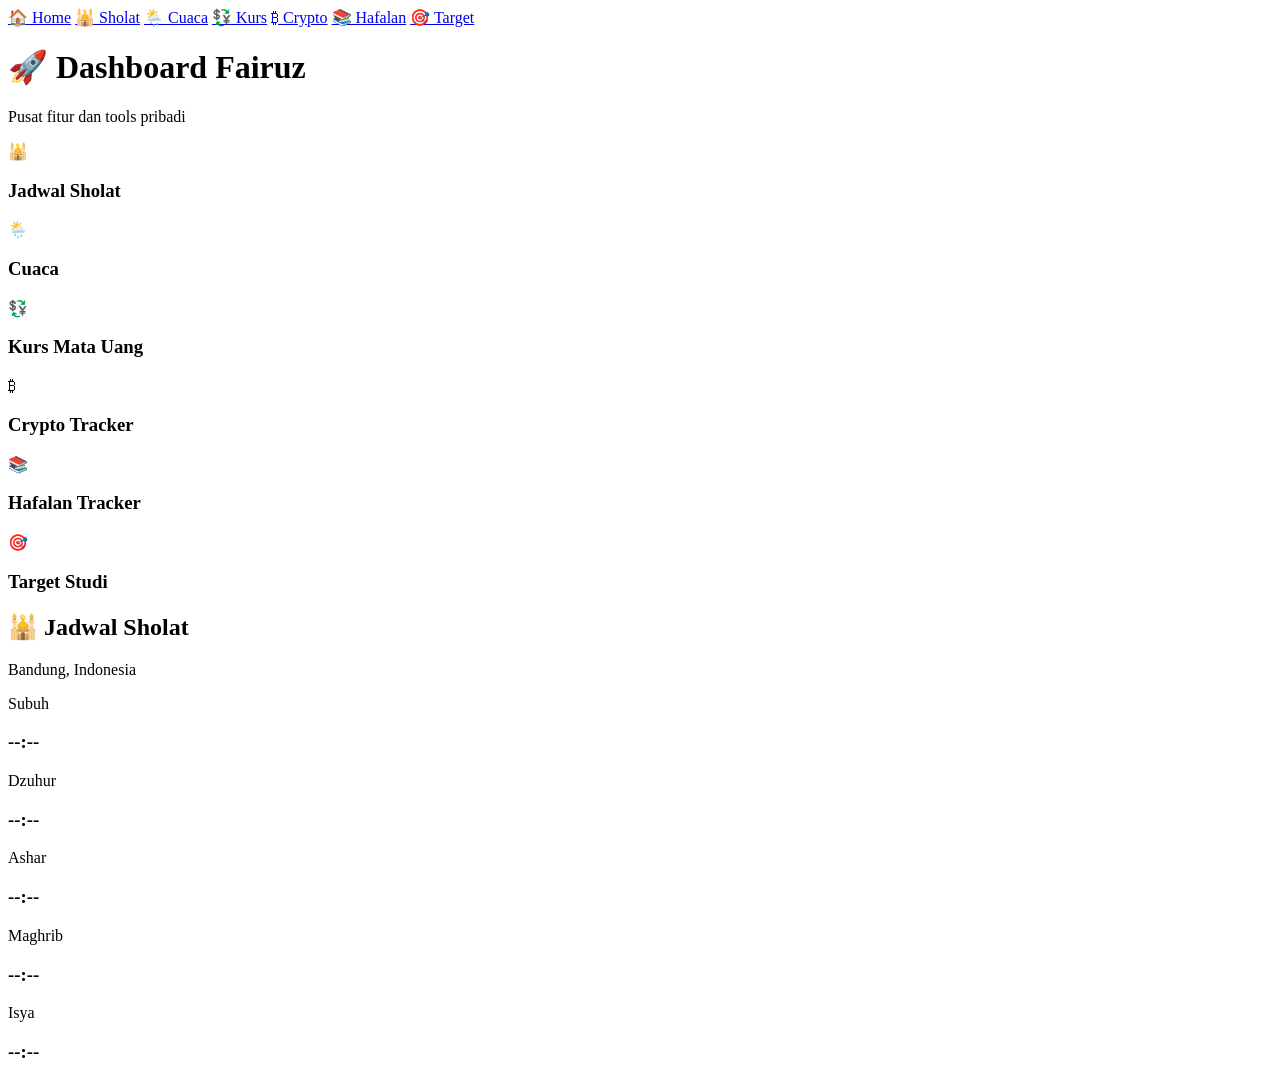
==== dashboard.html @ 1bcf1100 "Update dashboard.html" ====
<!DOCTYPE html>
<html lang="id">

<head>

<meta charset="UTF-8">
<meta name="viewport" content="width=device-width, initial-scale=1.0">

<title>Dashboard Fairuz</title>

<link rel="stylesheet" href="dashboard.css">

<link href="https://fonts.googleapis.com/css2?family=Poppins:wght@300;400;500;600;700;800&display=swap" rel="stylesheet">

</head>

<body>
  <nav class="dashboard-navbar">

<a href="index.html">🏠 Home</a>

<a href="#shalat">🕌 Sholat</a>

<a href="#cuaca">🌦️ Cuaca</a>

<a href="#kurs">💱 Kurs</a>

<a href="#crypto">₿ Crypto</a>

<a href="#hafalan">📚 Hafalan</a>

<a href="#target">🎯 Target</a>

  </nav>

<div class="dashboard-container">

<h1>🚀 Dashboard Fairuz</h1>

<p class="subtitle">
Pusat fitur dan tools pribadi
</p>

<div class="dashboard-grid">

<div id="shalat" class="dashboard-card">
🕌
<h3>Jadwal Sholat</h3>
</div>

<div id="cuaca" class="dashboard-card">
🌦️
<h3>Cuaca</h3>
</div>

<div id="kurs" class="dashboard-card">
💱
<h3>Kurs Mata Uang</h3>
</div>

<div id="crypto" class="dashboard-card">
₿
<h3>Crypto Tracker</h3>
</div>

<div id="hafalan" class="dashboard-card">
📚
<h3>Hafalan Tracker</h3>
</div>

<div id="target" class="dashboard-card">
🎯
<h3>Target Studi</h3>
</div>

</div>

</div>
  
<section id="shalat-section" class="feature-section">

<h2>🕌 Jadwal Sholat</h2>

<div class="feature-card">

<p class="city-name">
Bandung, Indonesia
</p>

<div class="prayer-grid">

<div>
<span>Subuh</span>
<h3>--:--</h3>
</div>

<div>
<span>Dzuhur</span>
<h3>--:--</h3>
</div>

<div>
<span>Ashar</span>
<h3>--:--</h3>
</div>

<div>
<span>Maghrib</span>
<h3>--:--</h3>
</div>

<div>
<span>Isya</span>
<h3>--:--</h3>
</div>

</div>

</div>

</section>
</body>

</html>
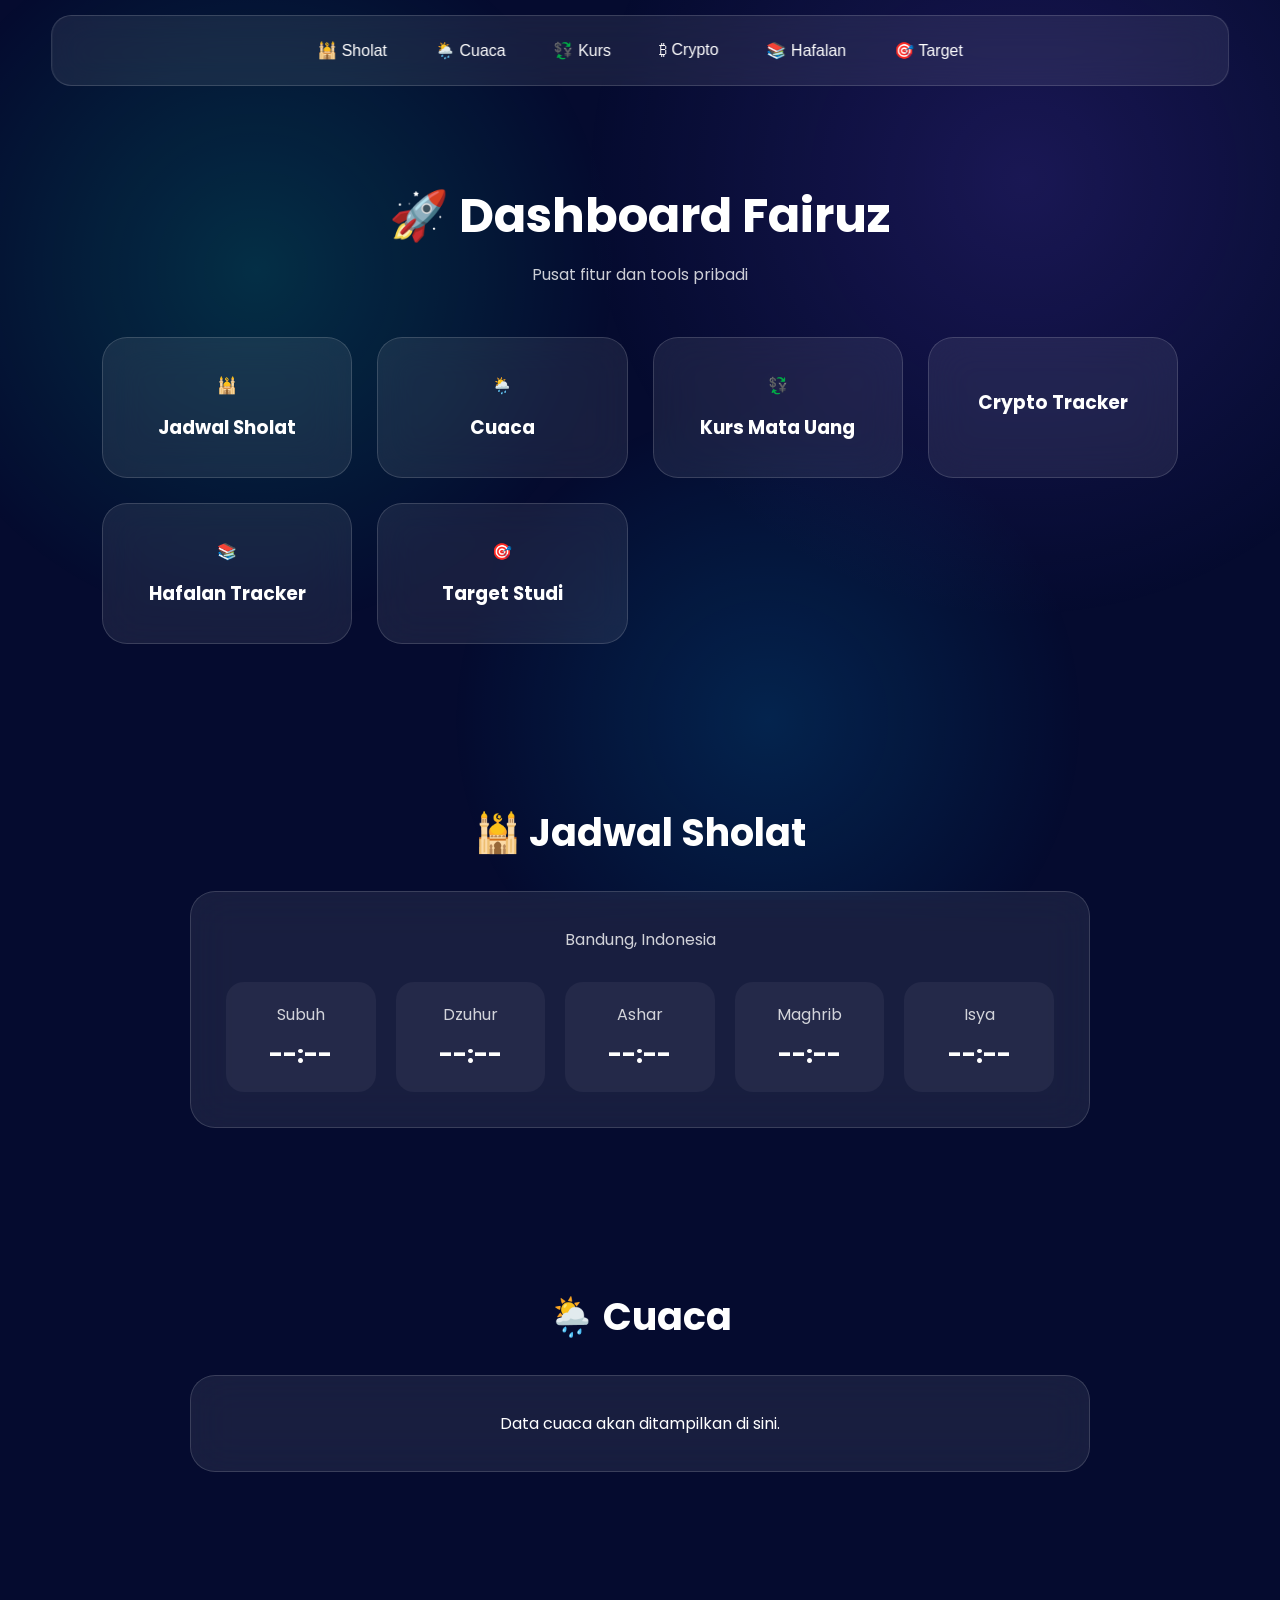
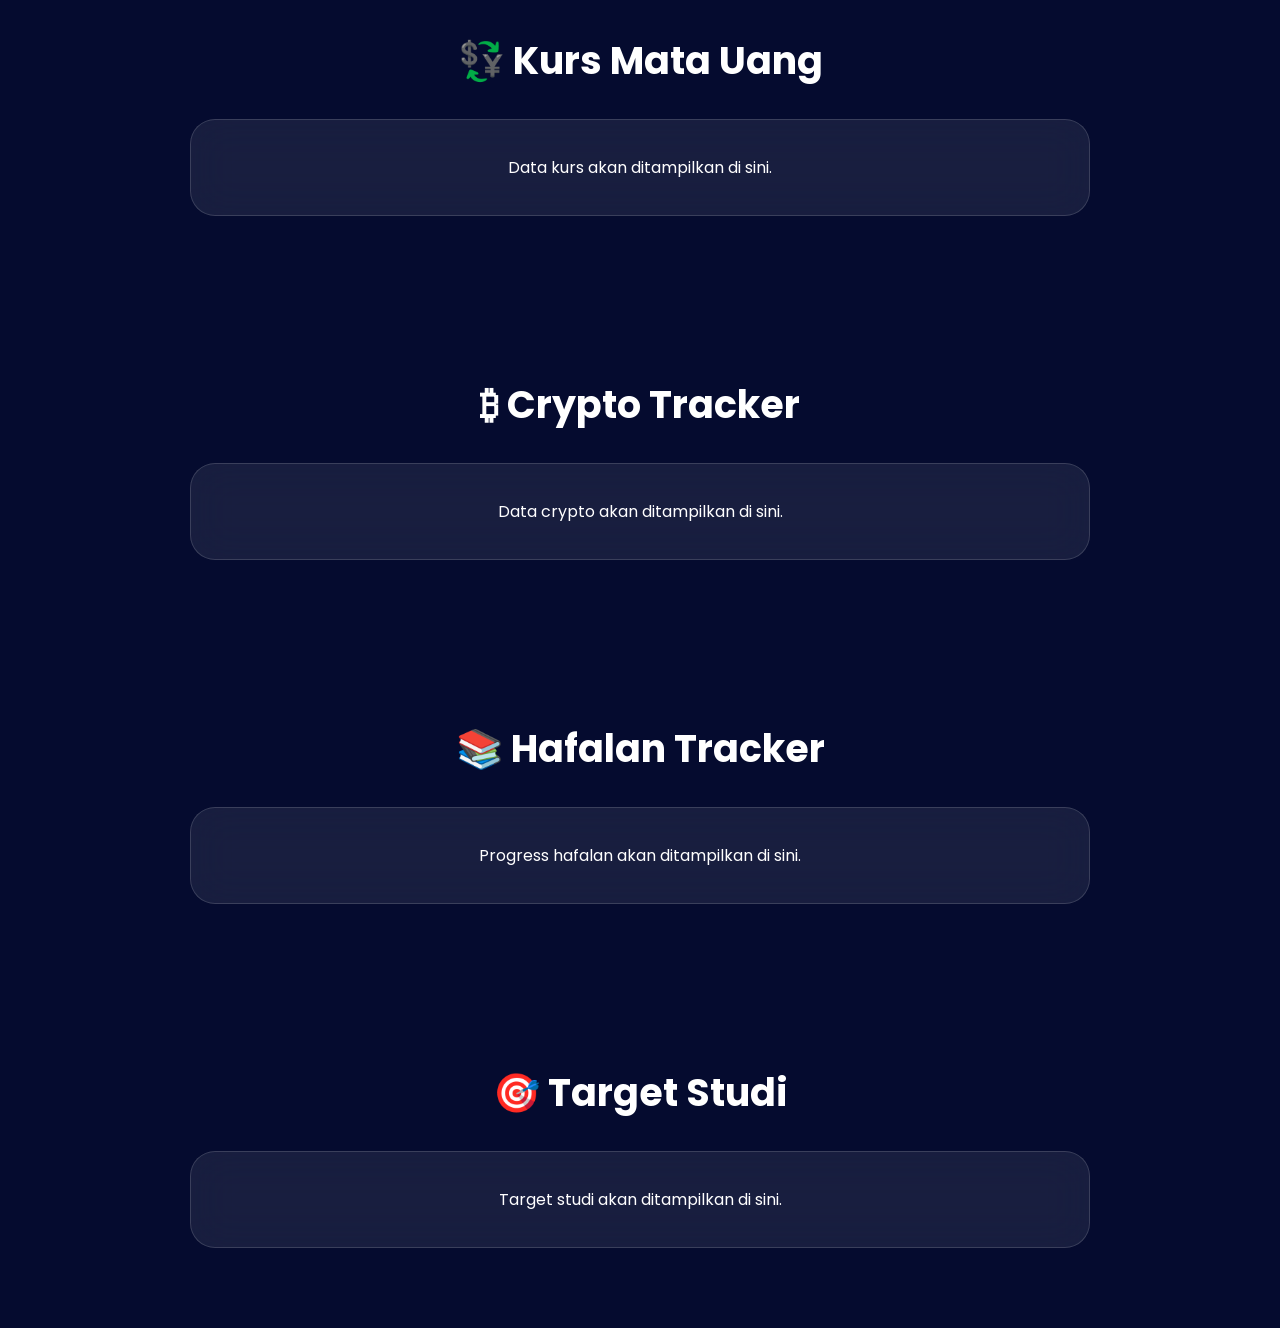
==== commit 9546688c: "Update dashboard.html" ====
--- a/dashboard.html
+++ b/dashboard.html
@@ -18,20 +18,12 @@
 <body>
   <nav class="dashboard-navbar">
 
-<a href="index.html">🏠 Home</a>
-
-<a href="#shalat">🕌 Sholat</a>
-
-<a href="#cuaca">🌦️ Cuaca</a>
-
-<a href="#kurs">💱 Kurs</a>
-
-<a href="#crypto">₿ Crypto</a>
-
-<a href="#hafalan">📚 Hafalan</a>
-
-<a href="#target">🎯 Target</a>
-
+<a href="#shalat-section">🕌 Sholat</a>
+<a href="#cuaca-section">🌦️ Cuaca</a>
+<a href="#kurs-section">💱 Kurs</a>
+<a href="#crypto-section">₿ Crypto</a>
+<a href="#hafalan-section">📚 Hafalan</a>
+<a href="#target-section">🎯 Target</a>
   </nav>
 
 <div class="dashboard-container">
@@ -44,32 +36,36 @@
 
 <div class="dashboard-grid">
 
-<div id="shalat" class="dashboard-card">
+<div class="dashboard-card"
+onclick="location.href='#shalat-section'">
 🕌
 <h3>Jadwal Sholat</h3>
 </div>
 
-<div id="cuaca" class="dashboard-card">
+<div class="dashboard-card"
+onclick="location.href='#cuaca-section'">
 🌦️
 <h3>Cuaca</h3>
 </div>
-
-<div id="kurs" class="dashboard-card">
+<div class="dashboard-card"
+onclick="location.href='#kurs-section'">
 💱
 <h3>Kurs Mata Uang</h3>
 </div>
 
-<div id="crypto" class="dashboard-card">
-₿
+<div class="dashboard-card"
+onclick="location.href='#crypto-section'">
 <h3>Crypto Tracker</h3>
 </div>
 
-<div id="hafalan" class="dashboard-card">
+<div class="dashboard-card"
+onclick="location.href='#hafalan-section'">
 📚
 <h3>Hafalan Tracker</h3>
 </div>
 
-<div id="target" class="dashboard-card">
+<div class="dashboard-card"
+onclick="location.href='#target-section'">
 🎯
 <h3>Target Studi</h3>
 </div>
@@ -77,8 +73,7 @@
 </div>
 
 </div>
-  
-<section id="shalat-section" class="feature-section">
+  <section id="shalat-section" class="feature-section">
 
 <h2>🕌 Jadwal Sholat</h2>
 
@@ -120,6 +115,66 @@
 </div>
 
 </section>
+
+<section id="cuaca-section" class="feature-section">
+
+<h2>🌦️ Cuaca</h2>
+
+<div class="feature-card">
+
+<p>Data cuaca akan ditampilkan di sini.</p>
+
+</div>
+
+</section>
+
+<section id="kurs-section" class="feature-section">
+
+<h2>💱 Kurs Mata Uang</h2>
+
+<div class="feature-card">
+
+<p>Data kurs akan ditampilkan di sini.</p>
+
+</div>
+
+</section>
+
+<section id="crypto-section" class="feature-section">
+
+<h2>₿ Crypto Tracker</h2>
+
+<div class="feature-card">
+
+<p>Data crypto akan ditampilkan di sini.</p>
+
+</div>
+
+</section>
+
+<section id="hafalan-section" class="feature-section">
+
+<h2>📚 Hafalan Tracker</h2>
+
+<div class="feature-card">
+
+<p>Progress hafalan akan ditampilkan di sini.</p>
+
+</div>
+
+</section>
+
+<section id="target-section" class="feature-section">
+
+<h2>🎯 Target Studi</h2>
+
+<div class="feature-card">
+
+<p>Target studi akan ditampilkan di sini.</p>
+
+</div>
+
+</section>
 </body>
 
 </html>
--- a/dashboard.css
+++ b/dashboard.css
@@ -0,0 +1,225 @@
+*{
+margin:0;
+padding:0;
+box-sizing:border-box;
+font-family:'Poppins',sans-serif;
+}
+
+body{
+background:#050b2f;
+color:white;
+min-height:100vh;
+overflow-x:hidden;
+}
+
+body::before{
+content:"";
+position:fixed;
+top:0;
+left:0;
+width:100%;
+height:100%;
+
+background:
+radial-gradient(circle at 20% 30%, rgba(0,255,200,.15), transparent 30%),
+radial-gradient(circle at 80% 20%, rgba(120,80,255,.18), transparent 35%),
+radial-gradient(circle at 60% 80%, rgba(0,180,255,.15), transparent 30%);
+
+z-index:-2;
+}
+
+.dashboard-container{
+padding:180px 8% 80px;
+text-align:center;
+}
+
+.dashboard-container h1{
+font-size:48px;
+margin-bottom:10px;
+}
+
+.subtitle{
+opacity:.8;
+margin-bottom:50px;
+}
+
+.dashboard-grid{
+display:grid;
+grid-template-columns:
+repeat(auto-fit,minmax(220px,1fr));
+
+gap:25px;
+}
+
+.dashboard-card{
+
+padding:35px 20px;
+
+border-radius:25px;
+
+background:rgba(255,255,255,.08);
+
+backdrop-filter:blur(20px);
+
+border:1px solid rgba(255,255,255,.15);
+
+transition:.3s;
+
+cursor:pointer;
+}
+
+.dashboard-card:hover{
+
+transform:translateY(-8px);
+
+box-shadow:
+0 0 30px rgba(75,107,255,.4);
+
+}
+
+.dashboard-card h3{
+margin-top:15px;
+}
+
+@media(max-width:768px){
+
+.dashboard-container h1{
+font-size:34px;
+}
+
+}
+.dashboard-navbar{
+
+position:fixed;
+
+top:15px;
+left:50%;
+
+transform:translateX(-50%);
+
+width:92%;
+max-width:1200px;
+
+display:flex;
+justify-content:center;
+gap:12px;
+flex-wrap:wrap;
+
+padding:15px;
+
+background:rgba(255,255,255,.08);
+
+backdrop-filter:blur(20px);
+
+border:1px solid rgba(255,255,255,.15);
+
+border-radius:20px;
+
+z-index:9999;
+
+transition:.4s;
+}
+
+.dashboard-navbar a{
+
+text-decoration:none;
+
+color:white;
+
+padding:10px 18px;
+
+border-radius:12px;
+
+transition:.25s;
+
+font-weight:500;
+}
+
+.dashboard-navbar a:hover{
+
+background:rgba(255,255,255,.1);
+
+box-shadow:
+0 0 20px rgba(75,107,255,.4);
+
+transform:translateY(-2px);
+}
+
+.dashboard-navbar a:active{
+
+transform:scale(.94);
+
+box-shadow:
+0 0 25px rgba(139,92,246,.6);
+}
+
+.feature-section{
+
+padding:80px 8%;
+
+text-align:center;
+}
+
+.feature-section h2{
+
+font-size:38px;
+
+margin-bottom:30px;
+}
+
+.feature-card{
+
+max-width:900px;
+
+margin:auto;
+
+padding:35px;
+
+border-radius:25px;
+
+background:rgba(255,255,255,.08);
+
+backdrop-filter:blur(20px);
+
+border:1px solid rgba(255,255,255,.15);
+}
+
+.city-name{
+
+opacity:.8;
+
+margin-bottom:30px;
+}
+
+.prayer-grid{
+
+display:grid;
+
+grid-template-columns:
+repeat(auto-fit,minmax(120px,1fr));
+
+gap:20px;
+}
+
+.prayer-grid div{
+
+padding:20px;
+
+border-radius:18px;
+
+background:rgba(255,255,255,.05);
+}
+
+.prayer-grid span{
+
+display:block;
+
+margin-bottom:10px;
+
+opacity:.8;
+}
+
+.prayer-grid h3{
+
+font-size:24px;
+}
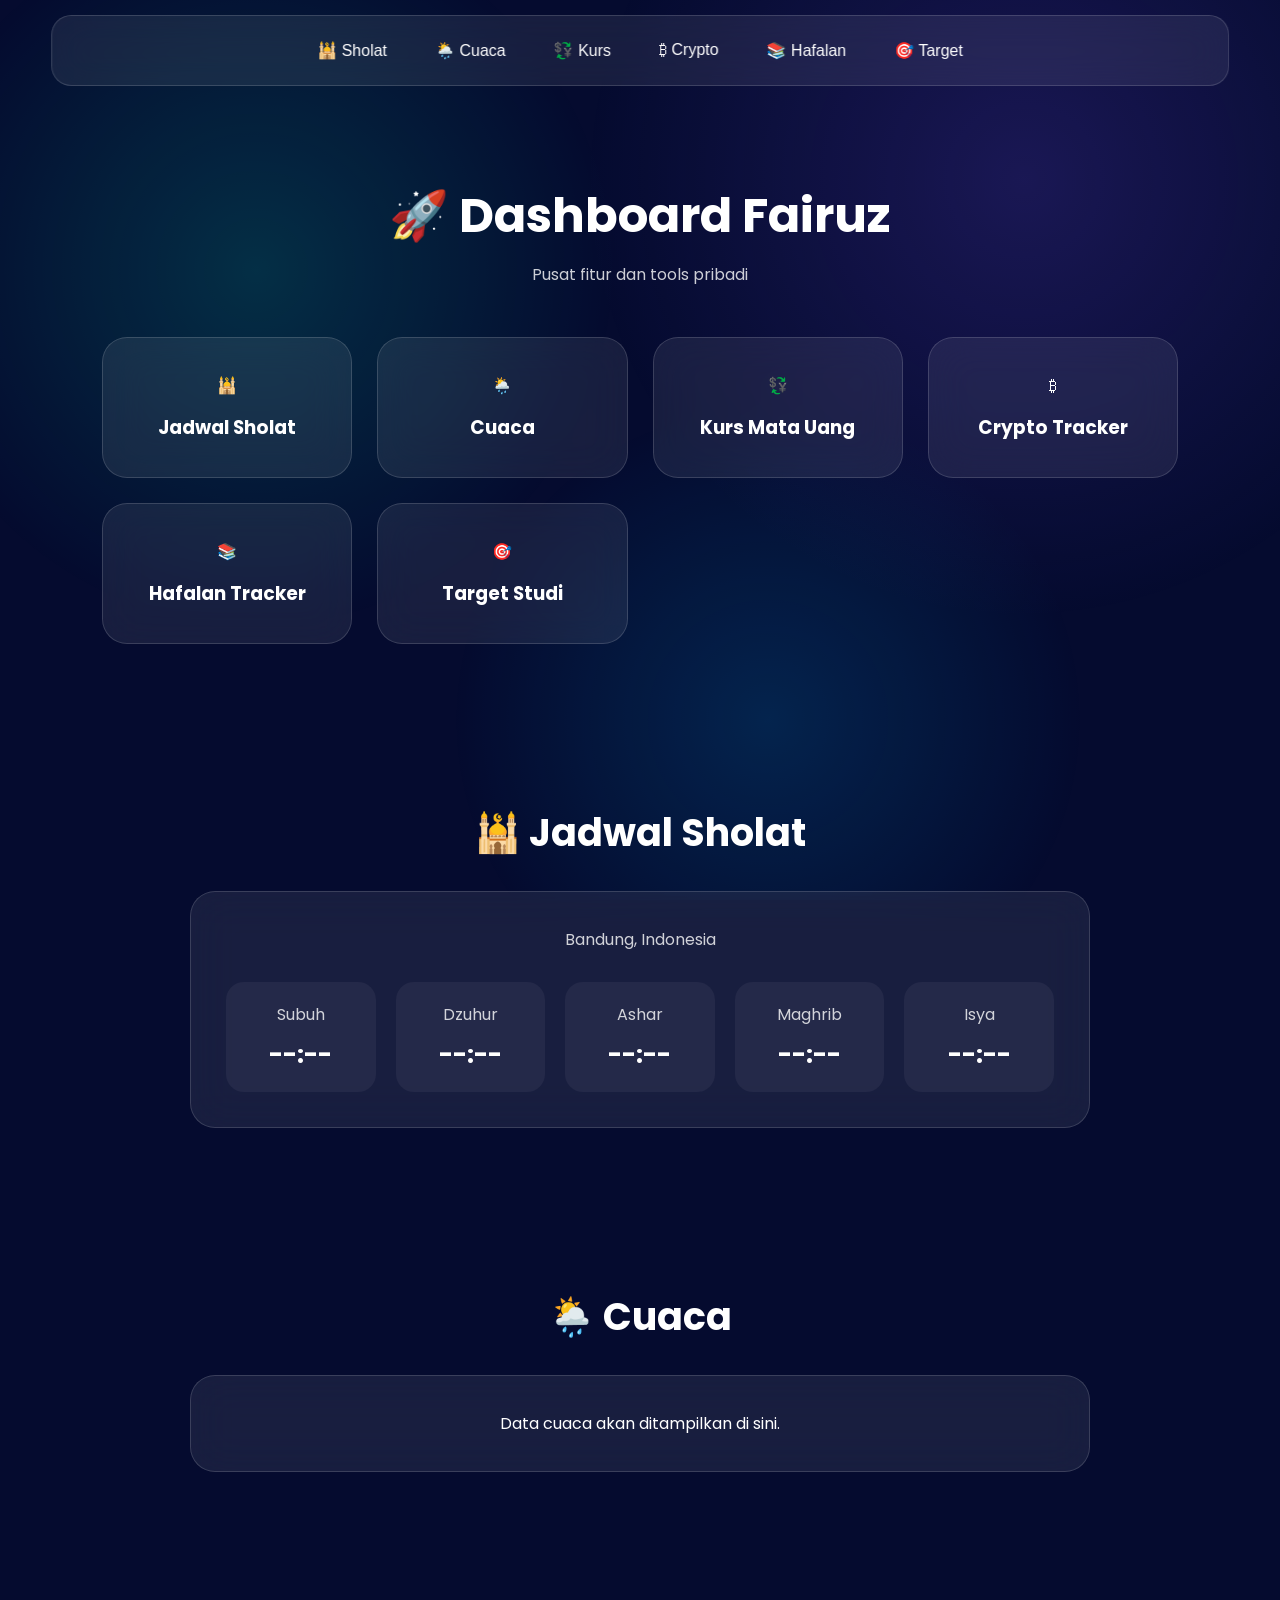
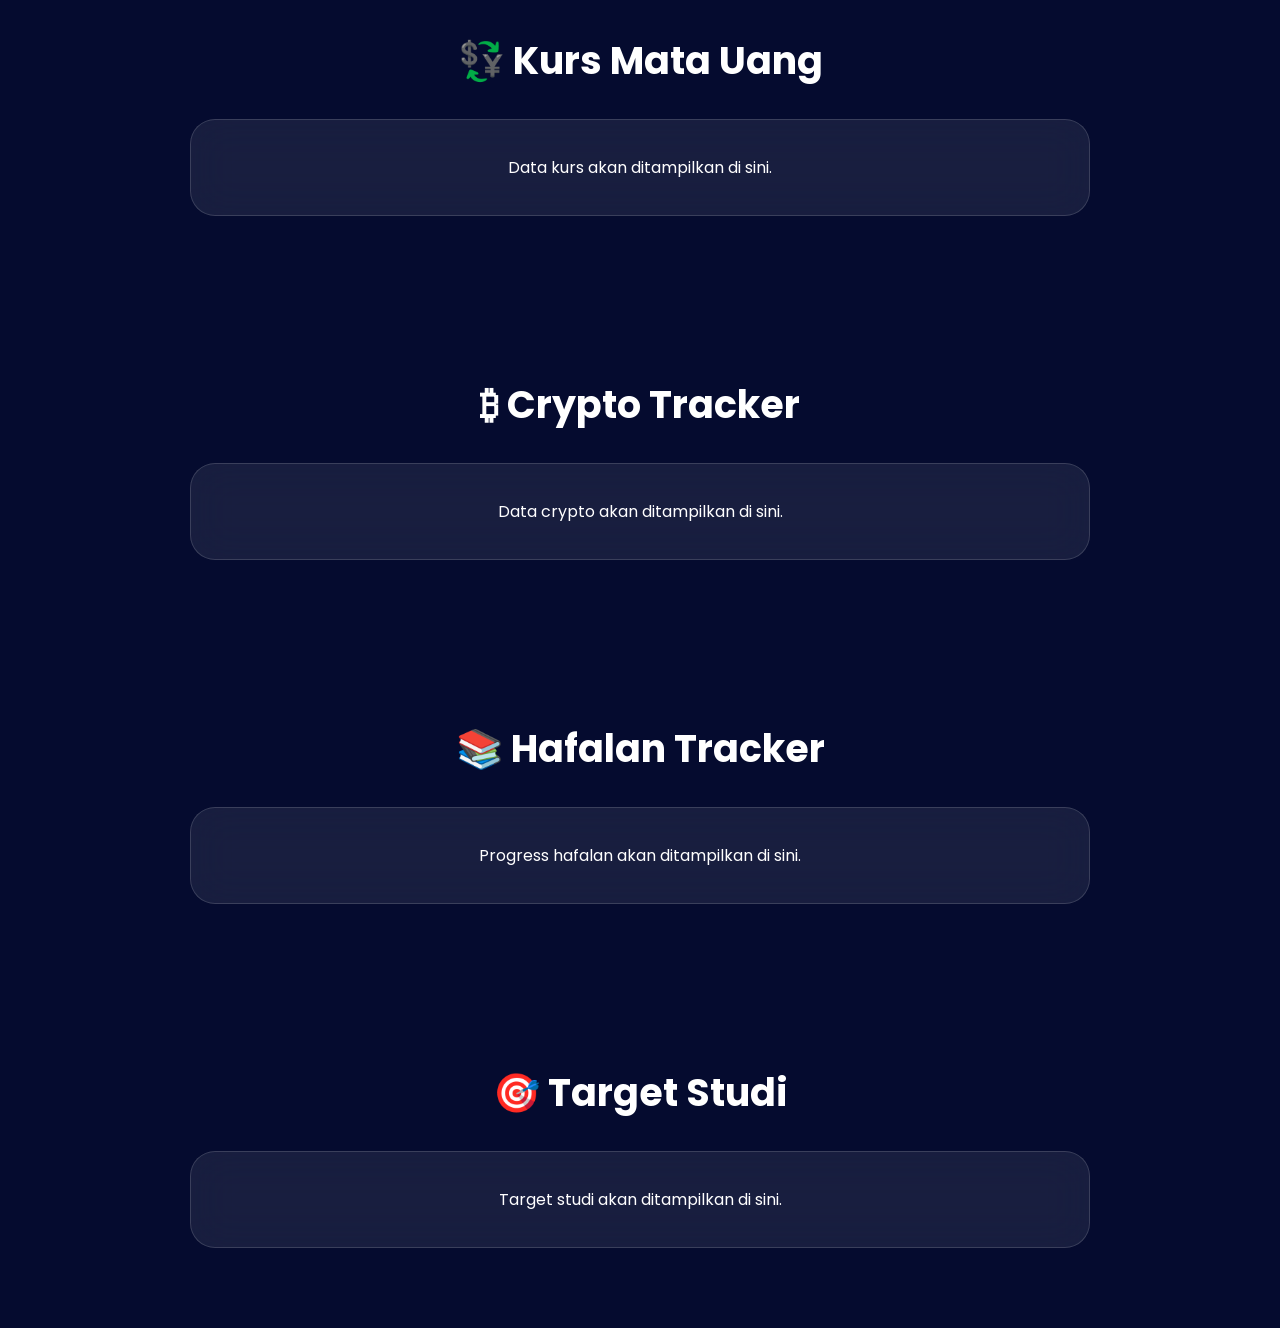
==== commit 7e881d54: "Update dashboard.html" ====
--- a/dashboard.html
+++ b/dashboard.html
@@ -52,12 +52,11 @@
 💱
 <h3>Kurs Mata Uang</h3>
 </div>
-
 <div class="dashboard-card"
 onclick="location.href='#crypto-section'">
+₿
 <h3>Crypto Tracker</h3>
 </div>
-
 <div class="dashboard-card"
 onclick="location.href='#hafalan-section'">
 📚
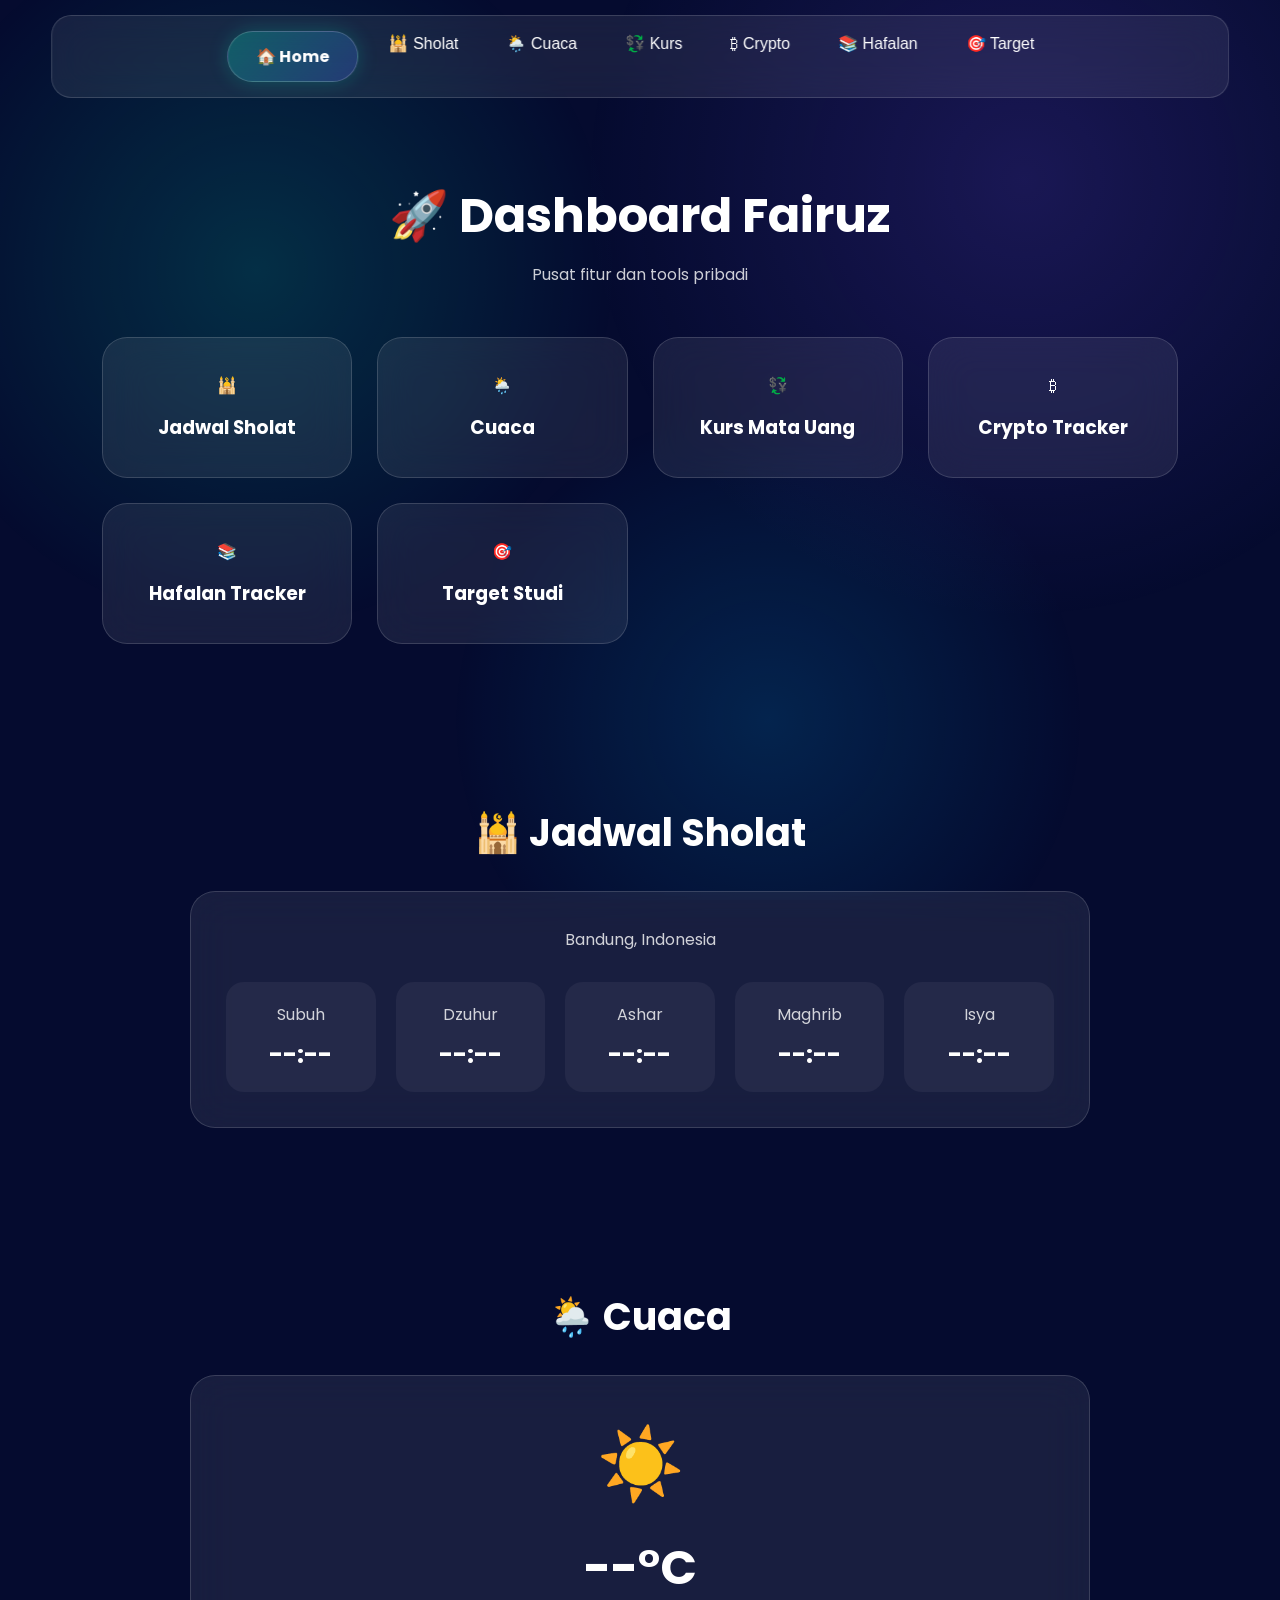
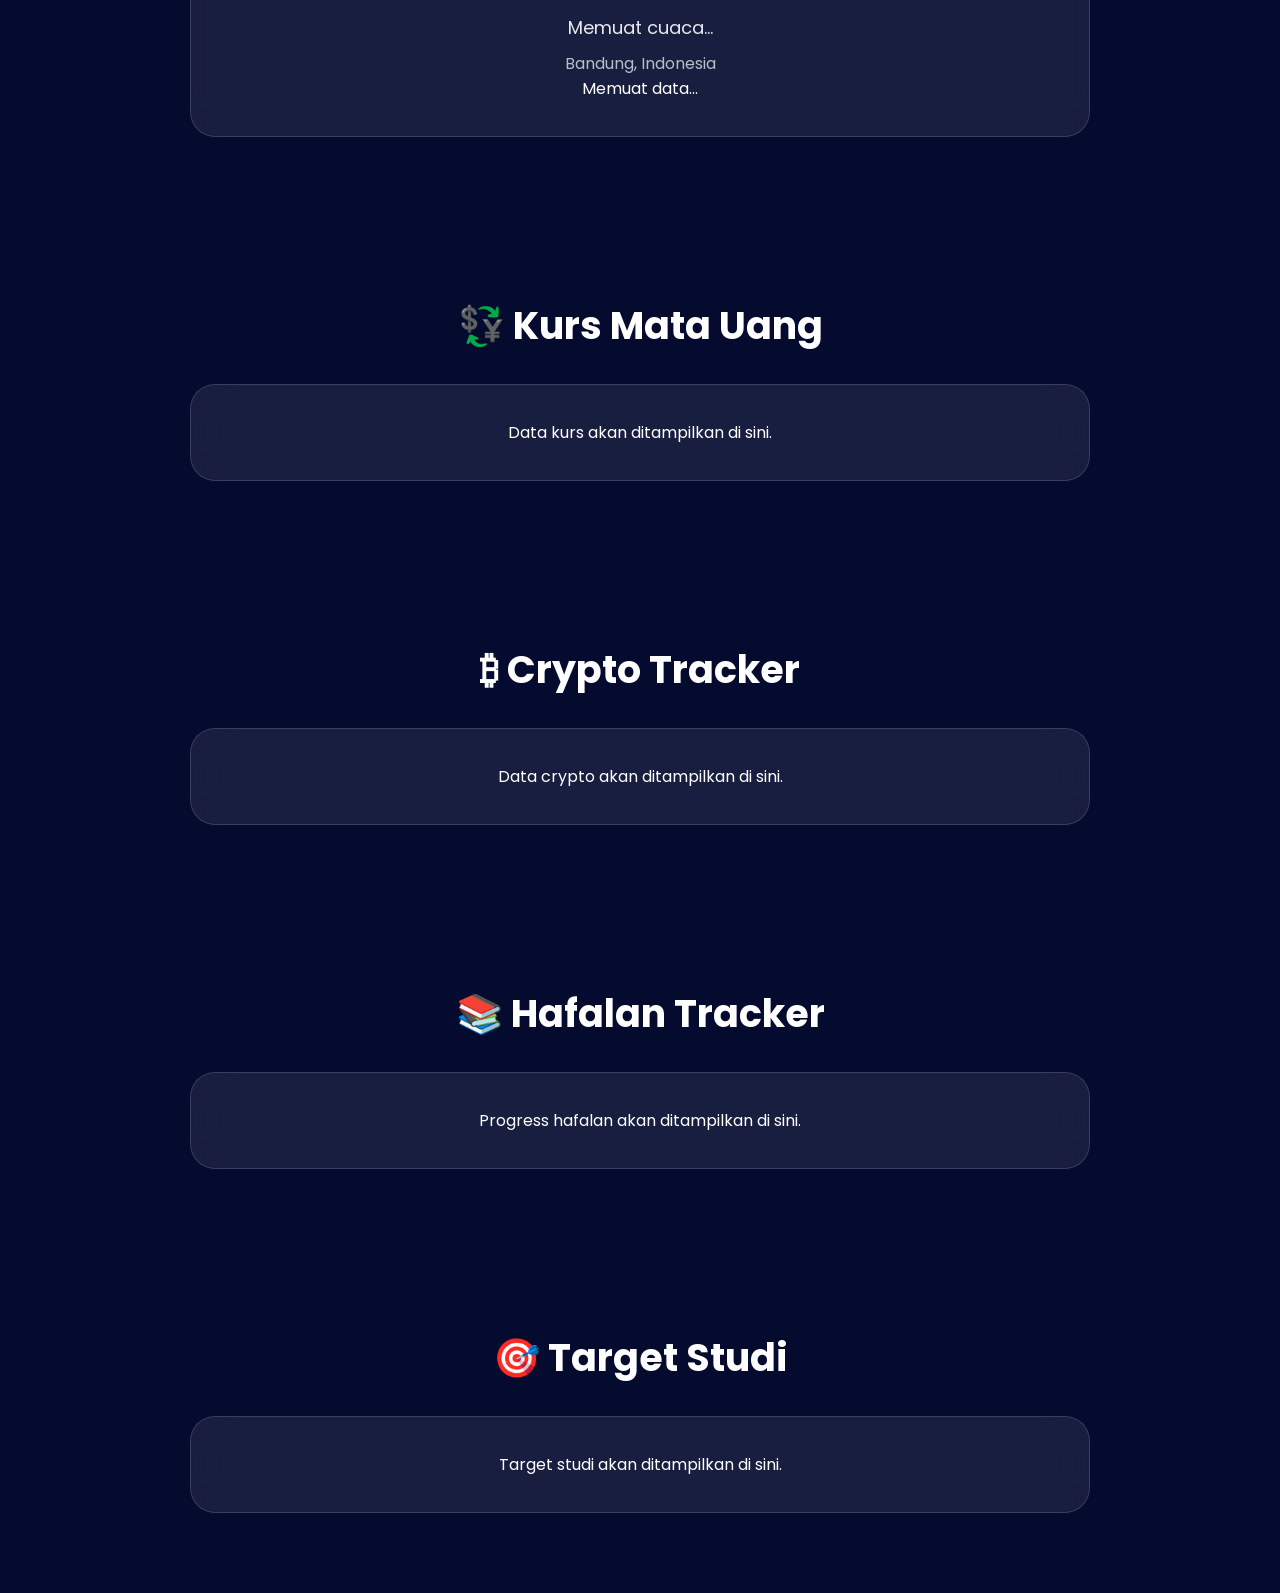
==== commit 7734c8ef: "Update dashboard.html" ====
--- a/dashboard.html
+++ b/dashboard.html
@@ -16,15 +16,28 @@
 </head>
 
 <body>
-  <nav class="dashboard-navbar">
-
-<a href="#shalat-section">🕌 Sholat</a>
-<a href="#cuaca-section">🌦️ Cuaca</a>
-<a href="#kurs-section">💱 Kurs</a>
-<a href="#crypto-section">₿ Crypto</a>
-<a href="#hafalan-section">📚 Hafalan</a>
-<a href="#target-section">🎯 Target</a>
-  </nav>
+<nav class="dashboard-navbar">
+
+<a href="index.html" class="home-btn">
+🏠 Home
+</a>
+
+<button class="menu-toggle">
+☰
+</button>
+
+<ul class="dashboard-menu">
+
+<li><a href="#shalat-section">🕌 Sholat</a></li>
+<li><a href="#cuaca-section">🌦️ Cuaca</a></li>
+<li><a href="#kurs-section">💱 Kurs</a></li>
+<li><a href="#crypto-section">₿ Crypto</a></li>
+<li><a href="#hafalan-section">📚 Hafalan</a></li>
+<li><a href="#target-section">🎯 Target</a></li>
+
+</ul>
+
+</nav>
 
 <div class="dashboard-container">
 
@@ -86,29 +99,28 @@
 
 <div>
 <span>Subuh</span>
-<h3>--:--</h3>
+<h3 id="subuh">--:--</h3>
 </div>
 
 <div>
 <span>Dzuhur</span>
-<h3>--:--</h3>
+<h3 id="dzuhur">--:--</h3>
 </div>
 
 <div>
 <span>Ashar</span>
-<h3>--:--</h3>
+<h3 id="ashar">--:--</h3>
 </div>
 
 <div>
 <span>Maghrib</span>
-<h3>--:--</h3>
+<h3 id="maghrib">--:--</h3>
 </div>
 
 <div>
 <span>Isya</span>
-<h3>--:--</h3>
-</div>
-
+<h3 id="isya">--:--</h3>
+</div>
 </div>
 
 </div>
@@ -121,7 +133,24 @@
 
 <div class="feature-card">
 
-<p>Data cuaca akan ditampilkan di sini.</p>
+<div id="weather-icon">
+☀️
+</div>
+
+<h3 id="weather-temp">
+--°C
+</h3>
+
+<p id="weather-desc">
+Memuat cuaca...
+</p>
+
+<p id="weather-location">
+Bandung, Indonesia
+</p>
+  <p id="weather-updated">
+Memuat data...
+  </p>
 
 </div>
 
@@ -174,6 +203,35 @@
 </div>
 
 </section>
+  <script>
+
+const menuToggle =
+document.querySelector(".menu-toggle");
+
+const dashboardMenu =
+document.querySelector(".dashboard-menu");
+
+menuToggle.addEventListener("click", () => {
+
+dashboardMenu.classList.toggle("active");
+
+});
+
+document.addEventListener("click",(e)=>{
+
+if(
+!dashboardMenu.contains(e.target)
+&&
+!menuToggle.contains(e.target)
+){
+
+dashboardMenu.classList.remove("active");
+
+}
+
+});
+
+  </script>
 </body>
 
 </html>
--- a/dashboard.css
+++ b/dashboard.css
@@ -134,6 +134,27 @@
 
 font-weight:500;
 }
+.home-btn{
+
+background:
+linear-gradient(
+135deg,
+rgba(0,255,200,.25),
+rgba(75,107,255,.25)
+);
+
+padding:12px 28px !important;
+
+border-radius:999px !important;
+
+font-weight:700 !important;
+
+border:1px solid rgba(255,255,255,.2);
+
+box-shadow:
+0 0 20px rgba(0,255,200,.2);
+
+}
 
 .dashboard-navbar a:hover{
 
@@ -223,3 +244,119 @@
 
 font-size:24px;
 }
+
+#weather-icon{
+
+font-size:70px;
+
+margin-bottom:15px;
+
+animation:weatherFloat 3s ease-in-out infinite;
+}
+
+#weather-temp{
+
+font-size:48px;
+
+margin-bottom:10px;
+}
+
+#weather-desc{
+
+font-size:18px;
+
+opacity:.9;
+
+margin-bottom:10px;
+}
+
+#weather-location{
+
+opacity:.7;
+}
+
+@keyframes weatherFloat{
+
+0%,100%{
+transform:translateY(0);
+}
+
+50%{
+transform:translateY(-10px);
+}
+
+}
+
+.dashboard-menu{
+display:flex;
+gap:12px;
+list-style:none;
+}
+
+.dashboard-menu a{
+text-decoration:none;
+color:white;
+padding:10px 18px;
+border-radius:12px;
+transition:.25s;
+}
+
+.menu-toggle{
+display:none;
+
+background:none;
+border:none;
+
+color:white;
+
+font-size:30px;
+
+cursor:pointer;
+}
+
+@media(max-width:768px){
+
+.dashboard-menu{
+display:none;
+}
+
+.menu-toggle{
+display:block;
+}
+
+.dashboard-menu.active{
+
+display:flex;
+
+flex-direction:column;
+
+position:absolute;
+
+top:85px;
+left:20px;
+right:20px;
+
+padding:20px;
+
+background:rgba(20,20,60,.95);
+
+backdrop-filter:blur(20px);
+
+border-radius:20px;
+
+z-index:9999;h
+
+gap:15px;
+}
+
+.dashboard-menu li{
+list-style:none;
+}
+
+.dashboard-menu a{
+display:block;
+padding:12px;
+text-align:left;
+}
+
+}
